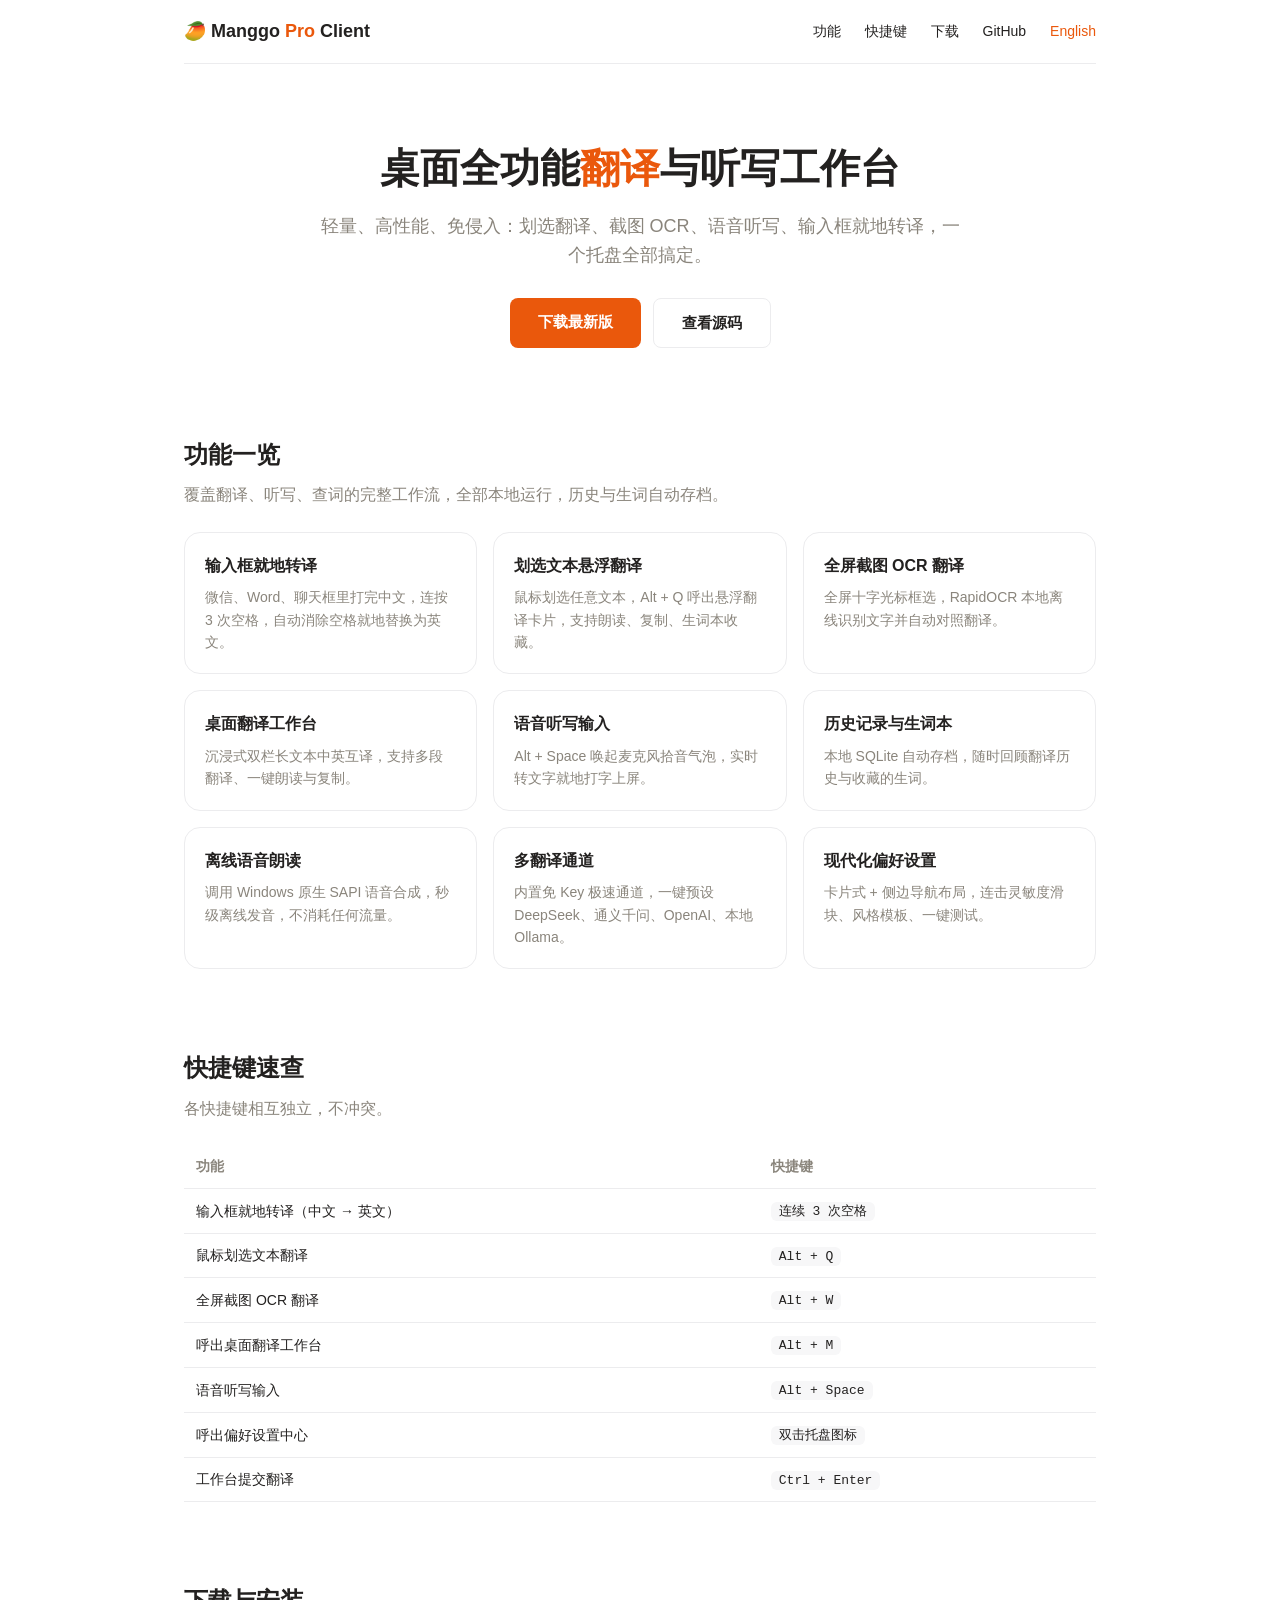
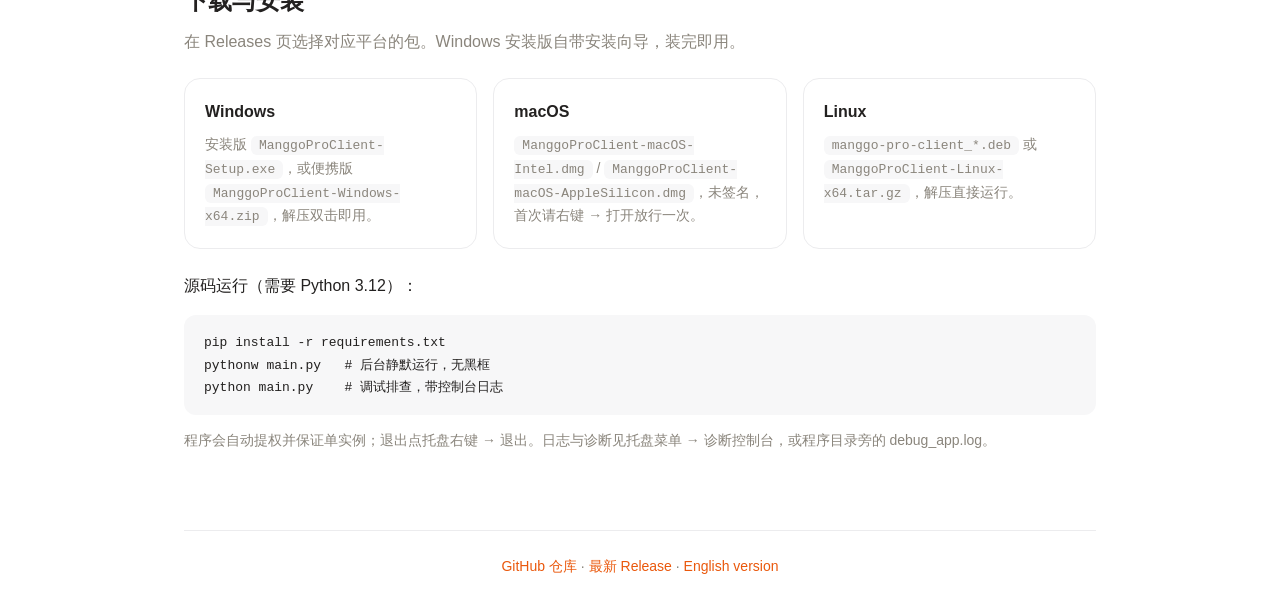
==== docs/index.html @ c5146e48 "docs: README 中英双文档 + GitHub Pages 介绍页（中英落地页）" ====
<!DOCTYPE html>
<html lang="zh-CN">
<head>
<meta charset="utf-8">
<meta name="viewport" content="width=device-width, initial-scale=1">
<title>Manggo Pro Client — 桌面全功能翻译与听写工作台</title>
<link rel="stylesheet" href="style.css">
</head>
<body>
<div class="wrap">
  <nav class="nav">
    <div class="logo">🥭 Manggo <span>Pro</span> Client</div>
    <a href="#features">功能</a>
    <a href="#hotkeys">快捷键</a>
    <a href="#download">下载</a>
    <a href="https://github.com/programmerguohuajing/manggo-pro-client">GitHub</a>
    <a class="lang" href="en.html">English</a>
  </nav>

  <header class="hero">
    <h1>桌面全功能<span>翻译</span>与听写工作台</h1>
    <p>轻量、高性能、免侵入：划选翻译、截图 OCR、语音听写、输入框就地转译，一个托盘全部搞定。</p>
    <div class="btns">
      <a class="btn btn-primary" href="https://github.com/programmerguohuajing/manggo-pro-client/releases/latest">下载最新版</a>
      <a class="btn btn-secondary" href="https://github.com/programmerguohuajing/manggo-pro-client">查看源码</a>
    </div>
  </header>

  <section id="features">
    <h2>功能一览</h2>
    <p class="sec-desc">覆盖翻译、听写、查词的完整工作流，全部本地运行，历史与生词自动存档。</p>
    <div class="grid">
      <div class="card"><h3>输入框就地转译</h3><p>微信、Word、聊天框里打完中文，连按 3 次空格，自动消除空格就地替换为英文。</p></div>
      <div class="card"><h3>划选文本悬浮翻译</h3><p>鼠标划选任意文本，Alt + Q 呼出悬浮翻译卡片，支持朗读、复制、生词本收藏。</p></div>
      <div class="card"><h3>全屏截图 OCR 翻译</h3><p>全屏十字光标框选，RapidOCR 本地离线识别文字并自动对照翻译。</p></div>
      <div class="card"><h3>桌面翻译工作台</h3><p>沉浸式双栏长文本中英互译，支持多段翻译、一键朗读与复制。</p></div>
      <div class="card"><h3>语音听写输入</h3><p>Alt + Space 唤起麦克风拾音气泡，实时转文字就地打字上屏。</p></div>
      <div class="card"><h3>历史记录与生词本</h3><p>本地 SQLite 自动存档，随时回顾翻译历史与收藏的生词。</p></div>
      <div class="card"><h3>离线语音朗读</h3><p>调用 Windows 原生 SAPI 语音合成，秒级离线发音，不消耗任何流量。</p></div>
      <div class="card"><h3>多翻译通道</h3><p>内置免 Key 极速通道，一键预设 DeepSeek、通义千问、OpenAI、本地 Ollama。</p></div>
      <div class="card"><h3>现代化偏好设置</h3><p>卡片式 + 侧边导航布局，连击灵敏度滑块、风格模板、一键测试。</p></div>
    </div>
  </section>

  <section id="hotkeys">
    <h2>快捷键速查</h2>
    <p class="sec-desc">各快捷键相互独立，不冲突。</p>
    <table>
      <tr><th>功能</th><th>快捷键</th></tr>
      <tr><td>输入框就地转译（中文 → 英文）</td><td><kbd>连续 3 次空格</kbd></td></tr>
      <tr><td>鼠标划选文本翻译</td><td><kbd>Alt + Q</kbd></td></tr>
      <tr><td>全屏截图 OCR 翻译</td><td><kbd>Alt + W</kbd></td></tr>
      <tr><td>呼出桌面翻译工作台</td><td><kbd>Alt + M</kbd></td></tr>
      <tr><td>语音听写输入</td><td><kbd>Alt + Space</kbd></td></tr>
      <tr><td>呼出偏好设置中心</td><td><kbd>双击托盘图标</kbd></td></tr>
      <tr><td>工作台提交翻译</td><td><kbd>Ctrl + Enter</kbd></td></tr>
    </table>
  </section>

  <section id="download">
    <h2>下载与安装</h2>
    <p class="sec-desc">在 Releases 页选择对应平台的包。Windows 安装版自带安装向导，装完即用。</p>
    <div class="grid">
      <div class="card"><h3>Windows</h3><p>安装版 <code>ManggoProClient-Setup.exe</code>，或便携版 <code>ManggoProClient-Windows-x64.zip</code>，解压双击即用。</p></div>
      <div class="card"><h3>macOS</h3><p><code>ManggoProClient-macOS-Intel.dmg</code> / <code>ManggoProClient-macOS-AppleSilicon.dmg</code>，未签名，首次请右键 → 打开放行一次。</p></div>
      <div class="card"><h3>Linux</h3><p><code>manggo-pro-client_*.deb</code> 或 <code>ManggoProClient-Linux-x64.tar.gz</code>，解压直接运行。</p></div>
    </div>
    <p style="margin-top:24px;">源码运行（需要 Python 3.12）：</p>
    <pre><code>pip install -r requirements.txt
pythonw main.py   # 后台静默运行，无黑框
python main.py    # 调试排查，带控制台日志</code></pre>
    <p class="note">程序会自动提权并保证单实例；退出点托盘右键 → 退出。日志与诊断见托盘菜单 → 诊断控制台，或程序目录旁的 debug_app.log。</p>
  </section>

  <footer>
    <a href="https://github.com/programmerguohuajing/manggo-pro-client">GitHub 仓库</a> ·
    <a href="https://github.com/programmerguohuajing/manggo-pro-client/releases/latest">最新 Release</a> ·
    <a href="en.html">English version</a>
  </footer>
</div>
</body>
</html>
---- docs/style.css ----
* { box-sizing: border-box; }
body {
  margin: 0;
  font-family: "PingFang SC", "Microsoft YaHei", "Segoe UI", -apple-system, sans-serif;
  color: #232120;
  background: #ffffff;
  line-height: 1.6;
}
a { color: #ea580c; text-decoration: none; }
a:hover { text-decoration: underline; }
.wrap { max-width: 960px; margin: 0 auto; padding: 0 24px; }
.nav {
  display: flex; align-items: center; gap: 24px;
  height: 64px; border-bottom: 1px solid #ececee;
}
.nav .logo { font-weight: 700; font-size: 18px; color: #232120; margin-right: auto; }
.nav .logo span { color: #ea580c; }
.nav a { color: #232120; font-size: 14px; }
.nav a.lang { color: #ea580c; }
.hero { text-align: center; padding: 72px 0 48px; }
.hero h1 { font-size: 40px; margin: 0 0 12px; }
.hero h1 span { color: #ea580c; }
.hero p { font-size: 18px; color: #8a857c; margin: 0 auto 28px; max-width: 640px; }
.btns { display: flex; gap: 12px; justify-content: center; flex-wrap: wrap; }
.btn {
  display: inline-block; padding: 12px 28px; border-radius: 8px;
  font-size: 15px; font-weight: 600;
}
.btn-primary { background: #ea580c; color: #fff; }
.btn-primary:hover { background: #c2410c; text-decoration: none; }
.btn-secondary { background: #fff; color: #232120; border: 1px solid #ececee; }
.btn-secondary:hover { background: #f7f7f8; text-decoration: none; }
section { padding: 40px 0; }
h2 { font-size: 24px; margin: 0 0 8px; }
.sec-desc { color: #8a857c; margin: 0 0 24px; }
.grid { display: grid; grid-template-columns: repeat(3, 1fr); gap: 16px; }
.card {
  background: #fff; border: 1px solid #ececee; border-radius: 16px; padding: 20px;
}
.card h3 { font-size: 16px; margin: 0 0 8px; }
.card p { font-size: 14px; color: #8a857c; margin: 0; }
table { width: 100%; border-collapse: collapse; font-size: 14px; }
th, td { text-align: left; padding: 10px 12px; border-bottom: 1px solid #ececee; }
th { color: #8a857c; font-weight: 600; }
code, kbd {
  font-family: ui-monospace, "SF Mono", Consolas, monospace;
  background: #f7f7f8; padding: 2px 8px; border-radius: 6px; font-size: 13px;
}
pre {
  background: #f7f7f8; border-radius: 12px; padding: 16px 20px;
  overflow-x: auto; font-size: 14px;
}
pre code { background: none; padding: 0; }
.note { font-size: 14px; color: #8a857c; }
footer {
  border-top: 1px solid #ececee; padding: 24px 0; margin-top: 24px;
  font-size: 14px; color: #8a857c; text-align: center;
}
@media (max-width: 720px) {
  .grid { grid-template-columns: 1fr; }
  .hero h1 { font-size: 30px; }
  .nav { gap: 12px; }
  .nav a { font-size: 13px; }
}
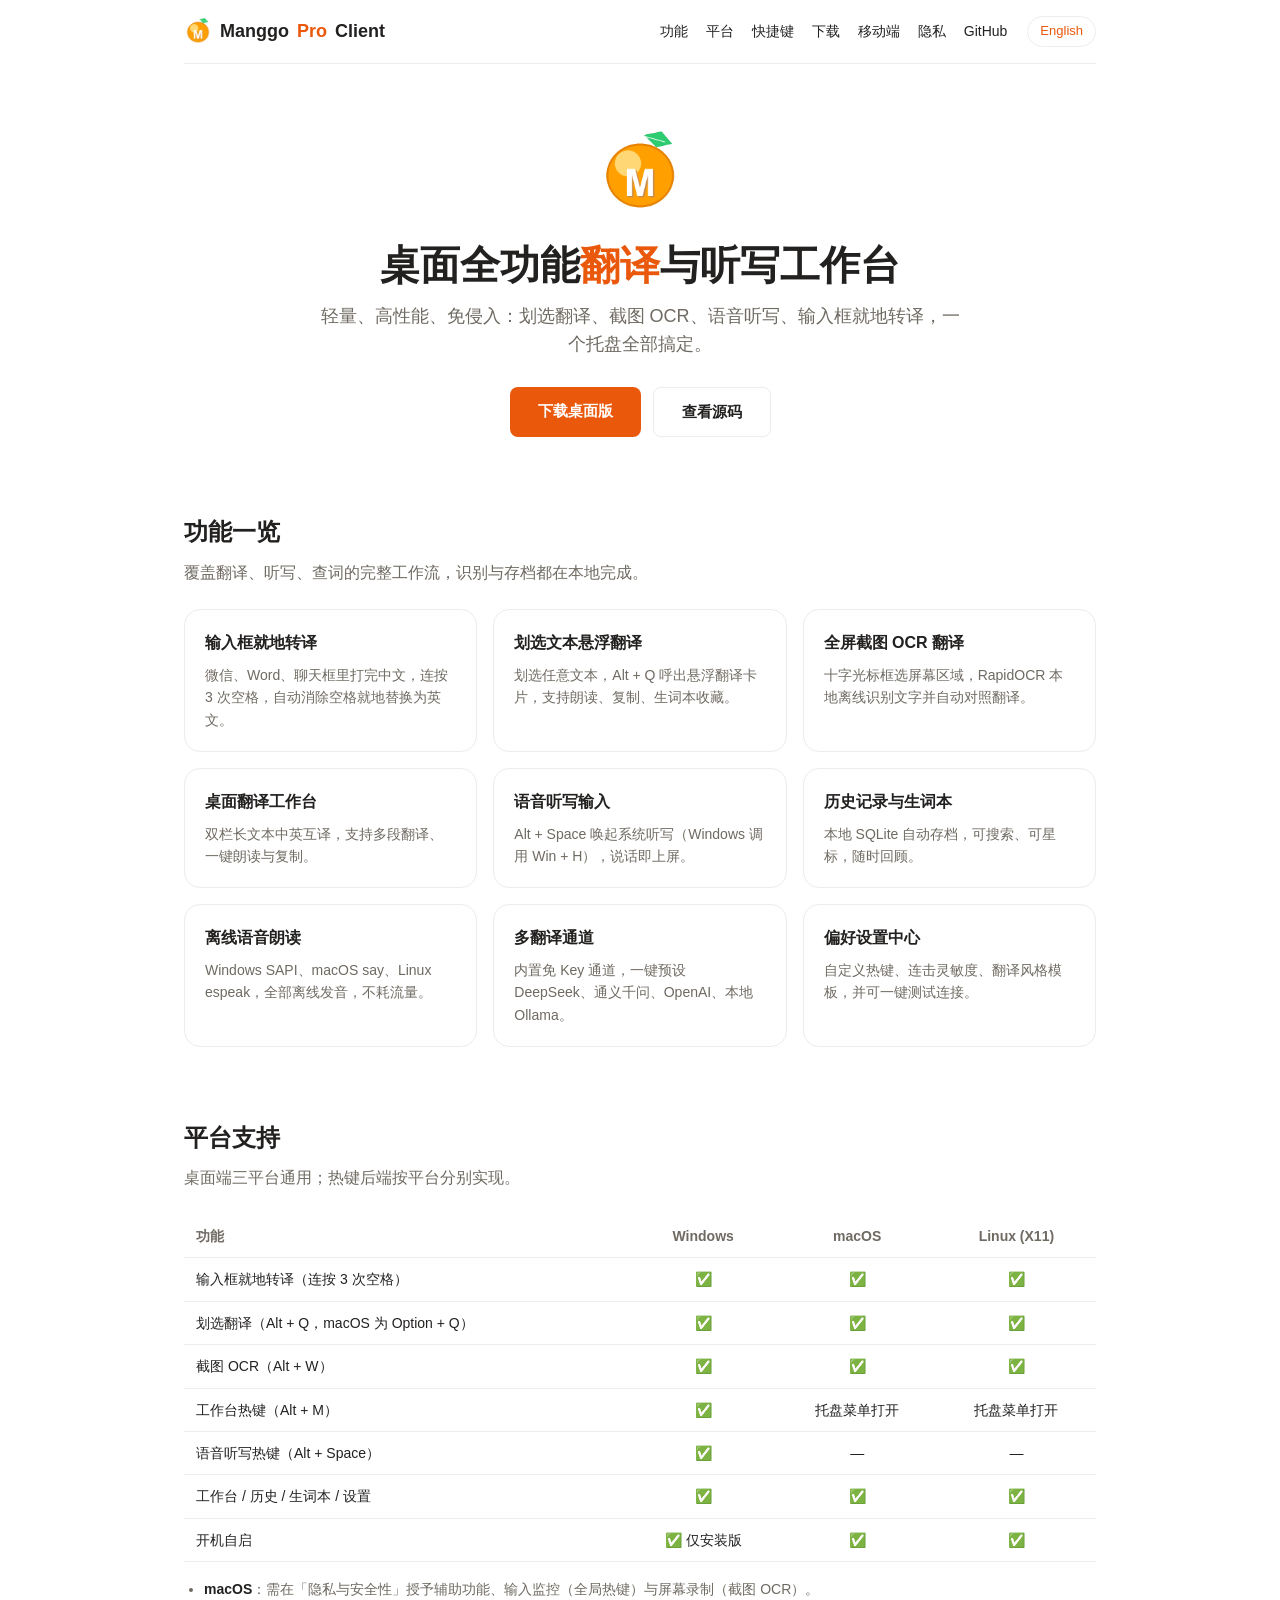
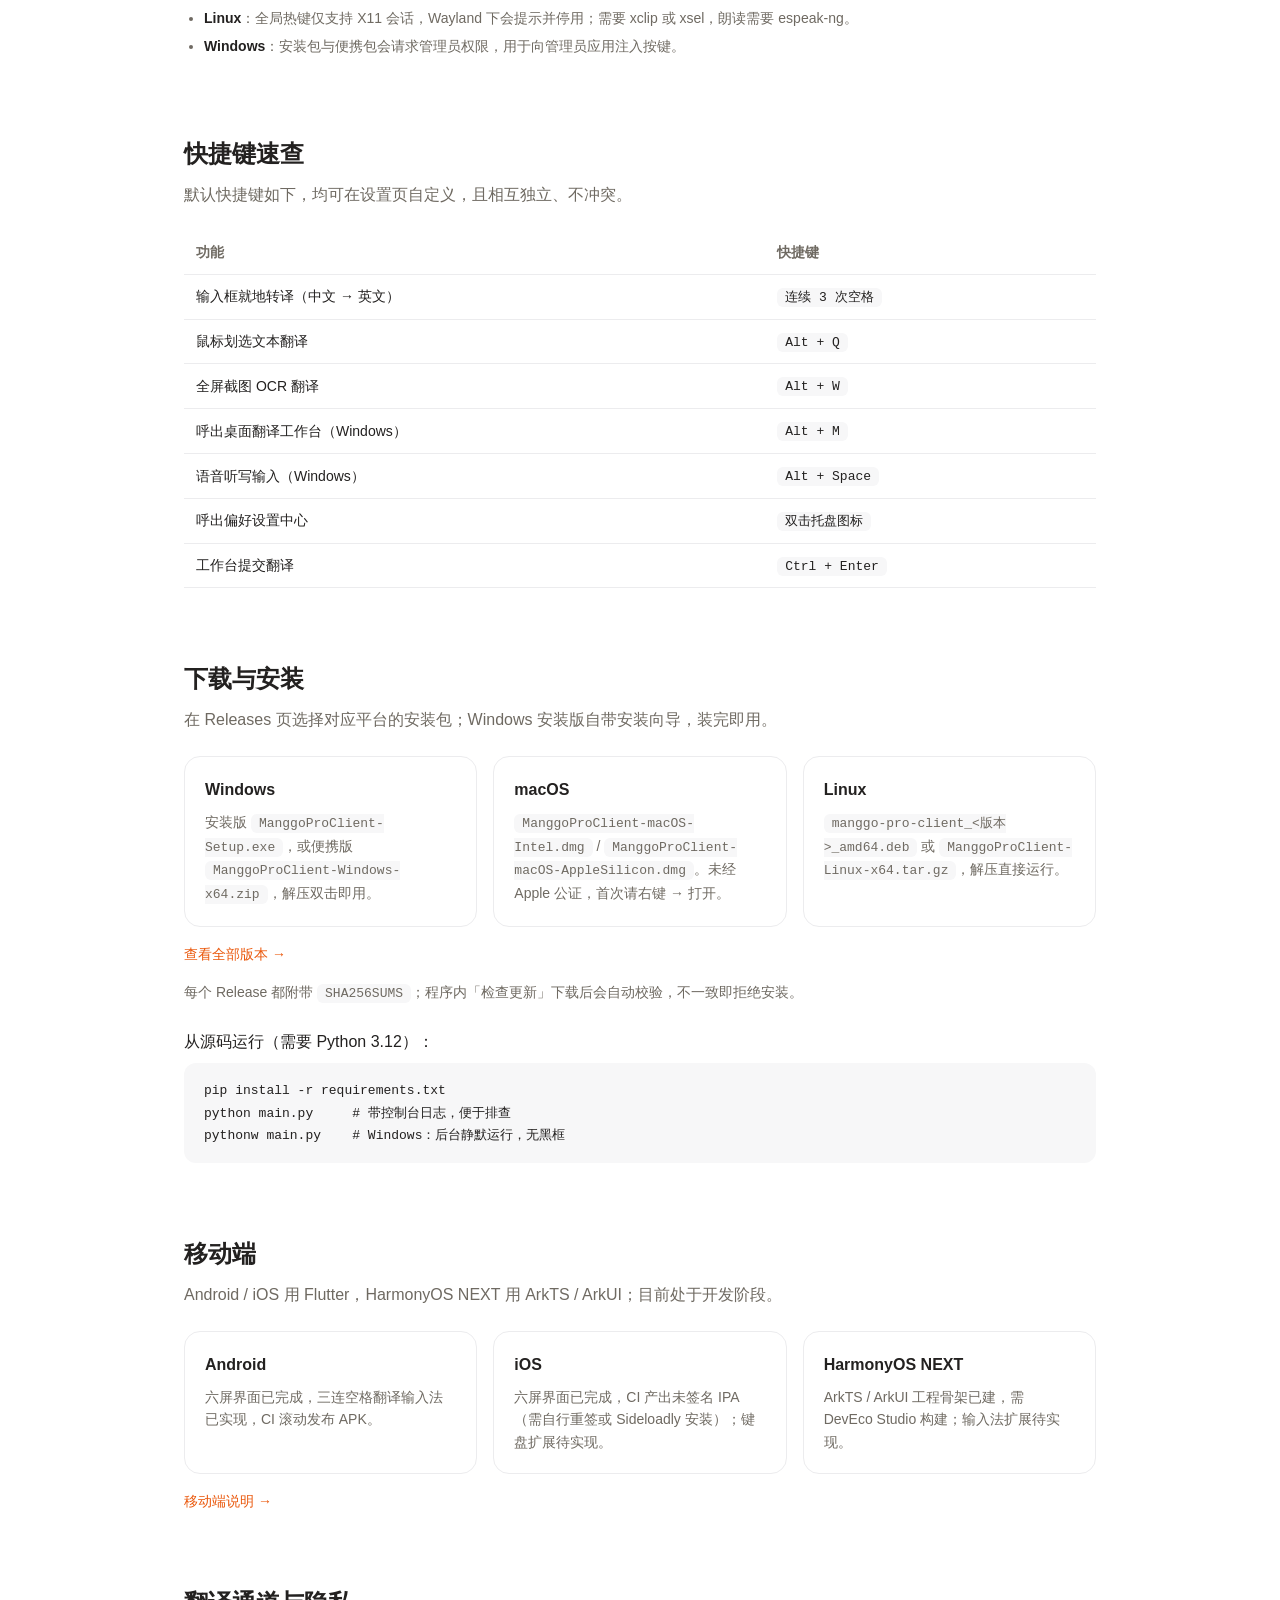
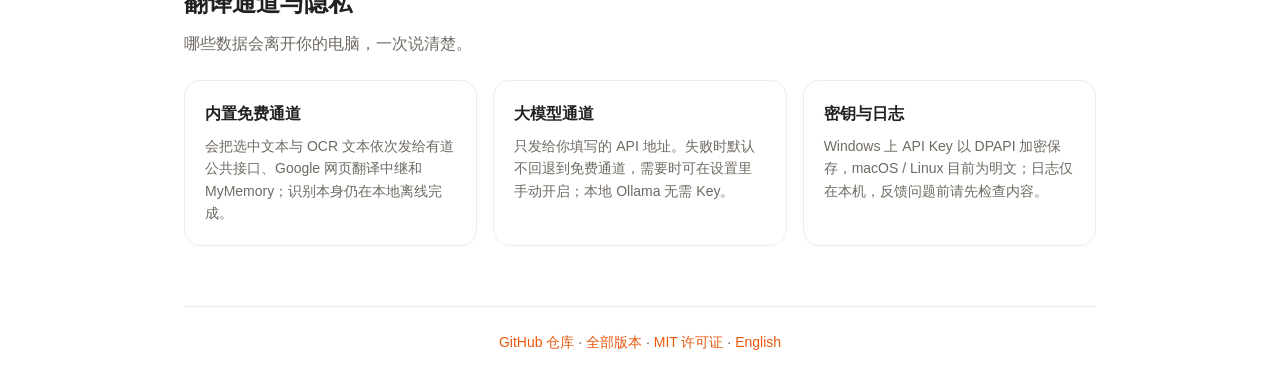
==== commit 9596fab8: "docs: 重写中英双语 README，升级 GitHub Pages 站点，修复 latest release 指向 - README.md / README_EN.md：按现状重写，内容逐节对齐。" ====
--- a/docs/index.html
+++ b/docs/index.html
@@ -4,78 +4,95 @@
 <meta charset="utf-8">
 <meta name="viewport" content="width=device-width, initial-scale=1">
 <title>Manggo Pro Client — 桌面全功能翻译与听写工作台</title>
+<meta name="description" content="Manggo Pro Client：划选翻译、截图 OCR、语音听写、输入框就地转译，常驻托盘的桌面翻译工作台，支持 Windows / macOS / Linux，并提供 Android / iOS / HarmonyOS 移动端。">
+<link rel="canonical" href="https://programmerguohuajing.github.io/manggo-pro-client/">
+<link rel="alternate" hreflang="zh-CN" href="https://programmerguohuajing.github.io/manggo-pro-client/">
+<link rel="alternate" hreflang="en" href="https://programmerguohuajing.github.io/manggo-pro-client/en.html">
+<link rel="icon" type="image/png" href="app.png">
+<meta property="og:type" content="website">
+<meta property="og:title" content="Manggo Pro Client — 桌面全功能翻译与听写工作台">
+<meta property="og:description" content="Manggo Pro Client：划选翻译、截图 OCR、语音听写、输入框就地转译，常驻托盘的桌面翻译工作台，支持 Windows / macOS / Linux，并提供 Android / iOS / HarmonyOS 移动端。">
+<meta property="og:url" content="https://programmerguohuajing.github.io/manggo-pro-client/">
+<meta property="og:image" content="https://programmerguohuajing.github.io/manggo-pro-client/app.png">
+<meta name="twitter:card" content="summary">
+<meta name="color-scheme" content="light dark">
 <link rel="stylesheet" href="style.css">
 </head>
 <body>
 <div class="wrap">
-  <nav class="nav">
-    <div class="logo">🥭 Manggo <span>Pro</span> Client</div>
-    <a href="#features">功能</a>
-    <a href="#hotkeys">快捷键</a>
-    <a href="#download">下载</a>
-    <a href="https://github.com/programmerguohuajing/manggo-pro-client">GitHub</a>
-    <a class="lang" href="en.html">English</a>
+  <nav class="nav" aria-label="主导航">
+    <a class="logo" href="#top"><img src="app.png" alt="" width="28" height="28"> Manggo <span>Pro</span> Client</a>
+    <div class="links"><a href="#features">功能</a><a href="#platforms">平台</a><a href="#hotkeys">快捷键</a><a href="#download">下载</a><a href="#mobile">移动端</a><a href="#privacy">隐私</a><a href="https://github.com/programmerguohuajing/manggo-pro-client">GitHub</a></div>
+    <a class="lang" href="en.html" hreflang="en">English</a>
   </nav>
 
-  <header class="hero">
+  <header class="hero" id="top">
+    <img class="hero-icon" src="app.png" alt="Manggo Pro Client" width="88" height="88">
     <h1>桌面全功能<span>翻译</span>与听写工作台</h1>
     <p>轻量、高性能、免侵入：划选翻译、截图 OCR、语音听写、输入框就地转译，一个托盘全部搞定。</p>
     <div class="btns">
-      <a class="btn btn-primary" href="https://github.com/programmerguohuajing/manggo-pro-client/releases/latest">下载最新版</a>
+      <a class="btn btn-primary" href="https://github.com/programmerguohuajing/manggo-pro-client/releases/latest">下载桌面版</a>
       <a class="btn btn-secondary" href="https://github.com/programmerguohuajing/manggo-pro-client">查看源码</a>
     </div>
   </header>
 
+  <main>
   <section id="features">
     <h2>功能一览</h2>
-    <p class="sec-desc">覆盖翻译、听写、查词的完整工作流，全部本地运行，历史与生词自动存档。</p>
-    <div class="grid">
-      <div class="card"><h3>输入框就地转译</h3><p>微信、Word、聊天框里打完中文，连按 3 次空格，自动消除空格就地替换为英文。</p></div>
-      <div class="card"><h3>划选文本悬浮翻译</h3><p>鼠标划选任意文本，Alt + Q 呼出悬浮翻译卡片，支持朗读、复制、生词本收藏。</p></div>
-      <div class="card"><h3>全屏截图 OCR 翻译</h3><p>全屏十字光标框选，RapidOCR 本地离线识别文字并自动对照翻译。</p></div>
-      <div class="card"><h3>桌面翻译工作台</h3><p>沉浸式双栏长文本中英互译，支持多段翻译、一键朗读与复制。</p></div>
-      <div class="card"><h3>语音听写输入</h3><p>Alt + Space 唤起麦克风拾音气泡，实时转文字就地打字上屏。</p></div>
-      <div class="card"><h3>历史记录与生词本</h3><p>本地 SQLite 自动存档，随时回顾翻译历史与收藏的生词。</p></div>
-      <div class="card"><h3>离线语音朗读</h3><p>调用 Windows 原生 SAPI 语音合成，秒级离线发音，不消耗任何流量。</p></div>
-      <div class="card"><h3>多翻译通道</h3><p>内置免 Key 极速通道，一键预设 DeepSeek、通义千问、OpenAI、本地 Ollama。</p></div>
-      <div class="card"><h3>现代化偏好设置</h3><p>卡片式 + 侧边导航布局，连击灵敏度滑块、风格模板、一键测试。</p></div>
-    </div>
+    <p class="sec-desc">覆盖翻译、听写、查词的完整工作流，识别与存档都在本地完成。</p>
+    <div class="grid"><div class="card"><h3>输入框就地转译</h3><p>微信、Word、聊天框里打完中文，连按 3 次空格，自动消除空格就地替换为英文。</p></div><div class="card"><h3>划选文本悬浮翻译</h3><p>划选任意文本，Alt + Q 呼出悬浮翻译卡片，支持朗读、复制、生词本收藏。</p></div><div class="card"><h3>全屏截图 OCR 翻译</h3><p>十字光标框选屏幕区域，RapidOCR 本地离线识别文字并自动对照翻译。</p></div><div class="card"><h3>桌面翻译工作台</h3><p>双栏长文本中英互译，支持多段翻译、一键朗读与复制。</p></div><div class="card"><h3>语音听写输入</h3><p>Alt + Space 唤起系统听写（Windows 调用 Win + H），说话即上屏。</p></div><div class="card"><h3>历史记录与生词本</h3><p>本地 SQLite 自动存档，可搜索、可星标，随时回顾。</p></div><div class="card"><h3>离线语音朗读</h3><p>Windows SAPI、macOS say、Linux espeak，全部离线发音，不耗流量。</p></div><div class="card"><h3>多翻译通道</h3><p>内置免 Key 通道，一键预设 DeepSeek、通义千问、OpenAI、本地 Ollama。</p></div><div class="card"><h3>偏好设置中心</h3><p>自定义热键、连击灵敏度、翻译风格模板，并可一键测试连接。</p></div></div>
+  </section>
+
+  <section id="platforms">
+    <h2>平台支持</h2>
+    <p class="sec-desc">桌面端三平台通用；热键后端按平台分别实现。</p>
+    <div class="table-wrap"><table>
+      <thead><tr><th>功能</th><th class="c">Windows</th><th class="c">macOS</th><th class="c">Linux (X11)</th></tr></thead>
+      <tbody><tr><td>输入框就地转译（连按 3 次空格）</td><td class="c">✅</td><td class="c">✅</td><td class="c">✅</td></tr><tr><td>划选翻译（Alt + Q，macOS 为 Option + Q）</td><td class="c">✅</td><td class="c">✅</td><td class="c">✅</td></tr><tr><td>截图 OCR（Alt + W）</td><td class="c">✅</td><td class="c">✅</td><td class="c">✅</td></tr><tr><td>工作台热键（Alt + M）</td><td class="c">✅</td><td class="c">托盘菜单打开</td><td class="c">托盘菜单打开</td></tr><tr><td>语音听写热键（Alt + Space）</td><td class="c">✅</td><td class="c">—</td><td class="c">—</td></tr><tr><td>工作台 / 历史 / 生词本 / 设置</td><td class="c">✅</td><td class="c">✅</td><td class="c">✅</td></tr><tr><td>开机自启</td><td class="c">✅ 仅安装版</td><td class="c">✅</td><td class="c">✅</td></tr></tbody>
+    </table></div>
+    <ul class="notes"><li><strong>macOS</strong>：需在「隐私与安全性」授予辅助功能、输入监控（全局热键）与屏幕录制（截图 OCR）。</li><li><strong>Linux</strong>：全局热键仅支持 X11 会话，Wayland 下会提示并停用；需要 xclip 或 xsel，朗读需要 espeak-ng。</li><li><strong>Windows</strong>：安装包与便携包会请求管理员权限，用于向管理员应用注入按键。</li></ul>
   </section>
 
   <section id="hotkeys">
     <h2>快捷键速查</h2>
-    <p class="sec-desc">各快捷键相互独立，不冲突。</p>
-    <table>
-      <tr><th>功能</th><th>快捷键</th></tr>
-      <tr><td>输入框就地转译（中文 → 英文）</td><td><kbd>连续 3 次空格</kbd></td></tr>
-      <tr><td>鼠标划选文本翻译</td><td><kbd>Alt + Q</kbd></td></tr>
-      <tr><td>全屏截图 OCR 翻译</td><td><kbd>Alt + W</kbd></td></tr>
-      <tr><td>呼出桌面翻译工作台</td><td><kbd>Alt + M</kbd></td></tr>
-      <tr><td>语音听写输入</td><td><kbd>Alt + Space</kbd></td></tr>
-      <tr><td>呼出偏好设置中心</td><td><kbd>双击托盘图标</kbd></td></tr>
-      <tr><td>工作台提交翻译</td><td><kbd>Ctrl + Enter</kbd></td></tr>
-    </table>
+    <p class="sec-desc">默认快捷键如下，均可在设置页自定义，且相互独立、不冲突。</p>
+    <div class="table-wrap"><table>
+      <thead><tr><th>功能</th><th>快捷键</th></tr></thead>
+      <tbody><tr><td>输入框就地转译（中文 → 英文）</td><td><kbd>连续 3 次空格</kbd></td></tr><tr><td>鼠标划选文本翻译</td><td><kbd>Alt + Q</kbd></td></tr><tr><td>全屏截图 OCR 翻译</td><td><kbd>Alt + W</kbd></td></tr><tr><td>呼出桌面翻译工作台（Windows）</td><td><kbd>Alt + M</kbd></td></tr><tr><td>语音听写输入（Windows）</td><td><kbd>Alt + Space</kbd></td></tr><tr><td>呼出偏好设置中心</td><td><kbd>双击托盘图标</kbd></td></tr><tr><td>工作台提交翻译</td><td><kbd>Ctrl + Enter</kbd></td></tr></tbody>
+    </table></div>
   </section>
 
   <section id="download">
     <h2>下载与安装</h2>
-    <p class="sec-desc">在 Releases 页选择对应平台的包。Windows 安装版自带安装向导，装完即用。</p>
-    <div class="grid">
-      <div class="card"><h3>Windows</h3><p>安装版 <code>ManggoProClient-Setup.exe</code>，或便携版 <code>ManggoProClient-Windows-x64.zip</code>，解压双击即用。</p></div>
-      <div class="card"><h3>macOS</h3><p><code>ManggoProClient-macOS-Intel.dmg</code> / <code>ManggoProClient-macOS-AppleSilicon.dmg</code>，未签名，首次请右键 → 打开放行一次。</p></div>
-      <div class="card"><h3>Linux</h3><p><code>manggo-pro-client_*.deb</code> 或 <code>ManggoProClient-Linux-x64.tar.gz</code>，解压直接运行。</p></div>
-    </div>
-    <p style="margin-top:24px;">源码运行（需要 Python 3.12）：</p>
+    <p class="sec-desc">在 Releases 页选择对应平台的安装包；Windows 安装版自带安装向导，装完即用。</p>
+    <div class="grid"><div class="card"><h3>Windows</h3><p>安装版 <code>ManggoProClient-Setup.exe</code>，或便携版 <code>ManggoProClient-Windows-x64.zip</code>，解压双击即用。</p></div><div class="card"><h3>macOS</h3><p><code>ManggoProClient-macOS-Intel.dmg</code> / <code>ManggoProClient-macOS-AppleSilicon.dmg</code>。未经 Apple 公证，首次请右键 → 打开。</p></div><div class="card"><h3>Linux</h3><p><code>manggo-pro-client_&lt;版本&gt;_amd64.deb</code> 或 <code>ManggoProClient-Linux-x64.tar.gz</code>，解压直接运行。</p></div></div>
+    <p class="note"><a href="https://github.com/programmerguohuajing/manggo-pro-client/releases">查看全部版本 →</a></p>
+    <p class="note">每个 Release 都附带 <code>SHA256SUMS</code>；程序内「检查更新」下载后会自动校验，不一致即拒绝安装。</p>
+    <p class="lead-in">从源码运行（需要 Python 3.12）：</p>
     <pre><code>pip install -r requirements.txt
-pythonw main.py   # 后台静默运行，无黑框
-python main.py    # 调试排查，带控制台日志</code></pre>
-    <p class="note">程序会自动提权并保证单实例；退出点托盘右键 → 退出。日志与诊断见托盘菜单 → 诊断控制台，或程序目录旁的 debug_app.log。</p>
+python main.py     # 带控制台日志，便于排查
+pythonw main.py    # Windows：后台静默运行，无黑框</code></pre>
   </section>
+
+  <section id="mobile">
+    <h2>移动端</h2>
+    <p class="sec-desc">Android / iOS 用 Flutter，HarmonyOS NEXT 用 ArkTS / ArkUI；目前处于开发阶段。</p>
+    <div class="grid"><div class="card"><h3>Android</h3><p>六屏界面已完成，三连空格翻译输入法已实现，CI 滚动发布 APK。</p></div><div class="card"><h3>iOS</h3><p>六屏界面已完成，CI 产出未签名 IPA（需自行重签或 Sideloadly 安装）；键盘扩展待实现。</p></div><div class="card"><h3>HarmonyOS NEXT</h3><p>ArkTS / ArkUI 工程骨架已建，需 DevEco Studio 构建；输入法扩展待实现。</p></div></div>
+    <p class="note"><a href="https://github.com/programmerguohuajing/manggo-pro-client/tree/master/mobile">移动端说明 →</a></p>
+  </section>
+
+  <section id="privacy">
+    <h2>翻译通道与隐私</h2>
+    <p class="sec-desc">哪些数据会离开你的电脑，一次说清楚。</p>
+    <div class="grid"><div class="card"><h3>内置免费通道</h3><p>会把选中文本与 OCR 文本依次发给有道公共接口、Google 网页翻译中继和 MyMemory；识别本身仍在本地离线完成。</p></div><div class="card"><h3>大模型通道</h3><p>只发给你填写的 API 地址。失败时默认不回退到免费通道，需要时可在设置里手动开启；本地 Ollama 无需 Key。</p></div><div class="card"><h3>密钥与日志</h3><p>Windows 上 API Key 以 DPAPI 加密保存，macOS / Linux 目前为明文；日志仅在本机，反馈问题前请先检查内容。</p></div></div>
+  </section>
+  </main>
 
   <footer>
     <a href="https://github.com/programmerguohuajing/manggo-pro-client">GitHub 仓库</a> ·
-    <a href="https://github.com/programmerguohuajing/manggo-pro-client/releases/latest">最新 Release</a> ·
-    <a href="en.html">English version</a>
+    <a href="https://github.com/programmerguohuajing/manggo-pro-client/releases">全部版本</a> ·
+    <a href="https://github.com/programmerguohuajing/manggo-pro-client/blob/master/LICENSE">MIT 许可证</a> ·
+    <a href="en.html" hreflang="en">English</a>
   </footer>
 </div>
 </body>
--- a/docs/style.css
+++ b/docs/style.css
@@ -1,64 +1,121 @@
+:root {
+  --bg: #ffffff;
+  --bg-soft: #f7f7f8;
+  --ink: #232120;
+  --muted: #6f6a62;
+  --line: #ececee;
+  --accent: #ea580c;
+  --accent-strong: #c2410c;
+  color-scheme: light dark;
+}
+@media (prefers-color-scheme: dark) {
+  :root {
+    --bg: #1a1918;
+    --bg-soft: #242220;
+    --ink: #f1efec;
+    --muted: #a39d93;
+    --line: #34312e;
+    --accent: #fb7a3a;
+    --accent-strong: #ff9460;
+  }
+}
+
 * { box-sizing: border-box; }
+html { scroll-behavior: smooth; scroll-padding-top: 76px; }
 body {
   margin: 0;
-  font-family: "PingFang SC", "Microsoft YaHei", "Segoe UI", -apple-system, sans-serif;
-  color: #232120;
-  background: #ffffff;
+  font-family: "PingFang SC", "Microsoft YaHei", "Segoe UI", -apple-system, "Noto Sans CJK SC", sans-serif;
+  color: var(--ink);
+  background: var(--bg);
   line-height: 1.6;
 }
-a { color: #ea580c; text-decoration: none; }
+a { color: var(--accent); text-decoration: none; }
 a:hover { text-decoration: underline; }
+a:focus-visible, .btn:focus-visible { outline: 2px solid var(--accent); outline-offset: 2px; border-radius: 6px; }
 .wrap { max-width: 960px; margin: 0 auto; padding: 0 24px; }
+
+/* 导航：吸顶，窄屏时只留 logo 与语言切换，章节链接收起 */
 .nav {
-  display: flex; align-items: center; gap: 24px;
-  height: 64px; border-bottom: 1px solid #ececee;
+  position: sticky; top: 0; z-index: 10;
+  display: flex; align-items: center; gap: 20px;
+  height: 64px; border-bottom: 1px solid var(--line);
+  background: color-mix(in srgb, var(--bg) 92%, transparent);
+  backdrop-filter: blur(8px);
 }
-.nav .logo { font-weight: 700; font-size: 18px; color: #232120; margin-right: auto; }
-.nav .logo span { color: #ea580c; }
-.nav a { color: #232120; font-size: 14px; }
-.nav a.lang { color: #ea580c; }
-.hero { text-align: center; padding: 72px 0 48px; }
-.hero h1 { font-size: 40px; margin: 0 0 12px; }
-.hero h1 span { color: #ea580c; }
-.hero p { font-size: 18px; color: #8a857c; margin: 0 auto 28px; max-width: 640px; }
+.nav .logo {
+  display: flex; align-items: center; gap: 8px;
+  font-weight: 700; font-size: 18px; color: var(--ink); margin-right: auto;
+}
+.nav .logo:hover { text-decoration: none; }
+.nav .logo img { border-radius: 6px; }
+.nav .logo span { color: var(--accent); }
+.nav .links { display: flex; gap: 18px; }
+.nav .links a { color: var(--ink); font-size: 14px; }
+.nav a.lang {
+  font-size: 13px; padding: 4px 12px; border: 1px solid var(--line); border-radius: 999px;
+}
+
+.hero { text-align: center; padding: 64px 0 40px; }
+.hero-icon { border-radius: 20px; margin-bottom: 16px; }
+.hero h1 { font-size: 40px; line-height: 1.25; margin: 0 0 12px; }
+.hero h1 span { color: var(--accent); }
+.hero p { font-size: 18px; color: var(--muted); margin: 0 auto 28px; max-width: 640px; }
 .btns { display: flex; gap: 12px; justify-content: center; flex-wrap: wrap; }
 .btn {
   display: inline-block; padding: 12px 28px; border-radius: 8px;
   font-size: 15px; font-weight: 600;
 }
-.btn-primary { background: #ea580c; color: #fff; }
-.btn-primary:hover { background: #c2410c; text-decoration: none; }
-.btn-secondary { background: #fff; color: #232120; border: 1px solid #ececee; }
-.btn-secondary:hover { background: #f7f7f8; text-decoration: none; }
-section { padding: 40px 0; }
+.btn:hover { text-decoration: none; }
+.btn-primary { background: var(--accent); color: #fff; }
+.btn-primary:hover { background: var(--accent-strong); }
+.btn-secondary { background: var(--bg); color: var(--ink); border: 1px solid var(--line); }
+.btn-secondary:hover { background: var(--bg-soft); }
+
+section { padding: 36px 0; }
 h2 { font-size: 24px; margin: 0 0 8px; }
-.sec-desc { color: #8a857c; margin: 0 0 24px; }
+.sec-desc { color: var(--muted); margin: 0 0 24px; }
 .grid { display: grid; grid-template-columns: repeat(3, 1fr); gap: 16px; }
 .card {
-  background: #fff; border: 1px solid #ececee; border-radius: 16px; padding: 20px;
+  background: var(--bg); border: 1px solid var(--line); border-radius: 16px; padding: 20px;
 }
 .card h3 { font-size: 16px; margin: 0 0 8px; }
-.card p { font-size: 14px; color: #8a857c; margin: 0; }
+.card p { font-size: 14px; color: var(--muted); margin: 0; }
+
+.table-wrap { overflow-x: auto; }
 table { width: 100%; border-collapse: collapse; font-size: 14px; }
-th, td { text-align: left; padding: 10px 12px; border-bottom: 1px solid #ececee; }
-th { color: #8a857c; font-weight: 600; }
+th, td { text-align: left; padding: 10px 12px; border-bottom: 1px solid var(--line); }
+th { color: var(--muted); font-weight: 600; white-space: nowrap; }
+th.c, td.c { text-align: center; }
+.notes { margin: 16px 0 0; padding-left: 20px; font-size: 14px; color: var(--muted); }
+.notes li { margin-bottom: 6px; }
+.notes strong { color: var(--ink); }
+
 code, kbd {
   font-family: ui-monospace, "SF Mono", Consolas, monospace;
-  background: #f7f7f8; padding: 2px 8px; border-radius: 6px; font-size: 13px;
+  background: var(--bg-soft); padding: 2px 8px; border-radius: 6px; font-size: 13px;
+  overflow-wrap: anywhere;
 }
 pre {
-  background: #f7f7f8; border-radius: 12px; padding: 16px 20px;
-  overflow-x: auto; font-size: 14px;
+  background: var(--bg-soft); border-radius: 12px; padding: 16px 20px;
+  overflow-x: auto; font-size: 14px; margin: 8px 0 0;
 }
 pre code { background: none; padding: 0; }
-.note { font-size: 14px; color: #8a857c; }
+.note { font-size: 14px; color: var(--muted); margin: 16px 0 0; }
+.lead-in { margin: 24px 0 0; }
 footer {
-  border-top: 1px solid #ececee; padding: 24px 0; margin-top: 24px;
-  font-size: 14px; color: #8a857c; text-align: center;
+  border-top: 1px solid var(--line); padding: 24px 0; margin-top: 24px;
+  font-size: 14px; color: var(--muted); text-align: center;
+}
+
+@media (max-width: 820px) {
+  .nav .links { display: none; }
 }
 @media (max-width: 720px) {
   .grid { grid-template-columns: 1fr; }
+  .hero { padding: 40px 0 24px; }
   .hero h1 { font-size: 30px; }
-  .nav { gap: 12px; }
-  .nav a { font-size: 13px; }
+  .wrap { padding: 0 16px; }
 }
+@media (prefers-reduced-motion: reduce) {
+  html { scroll-behavior: auto; }
+}
